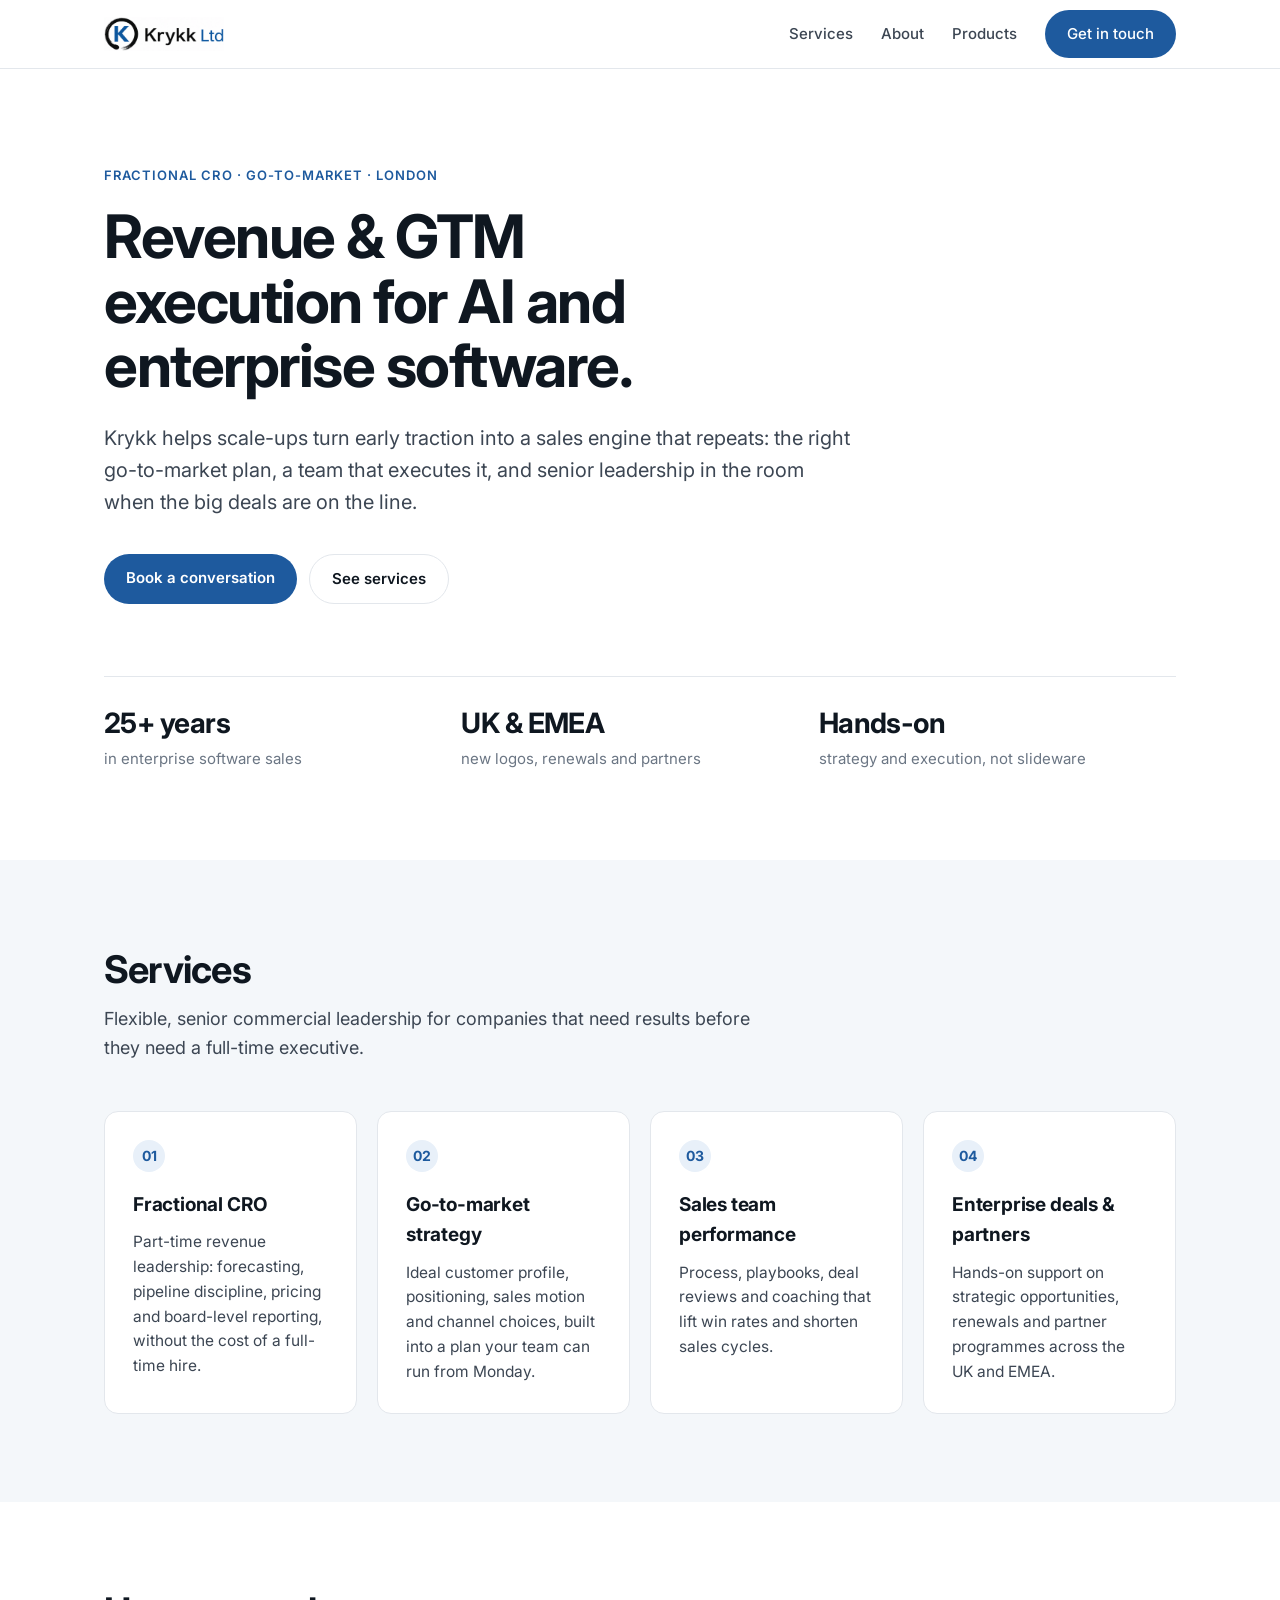
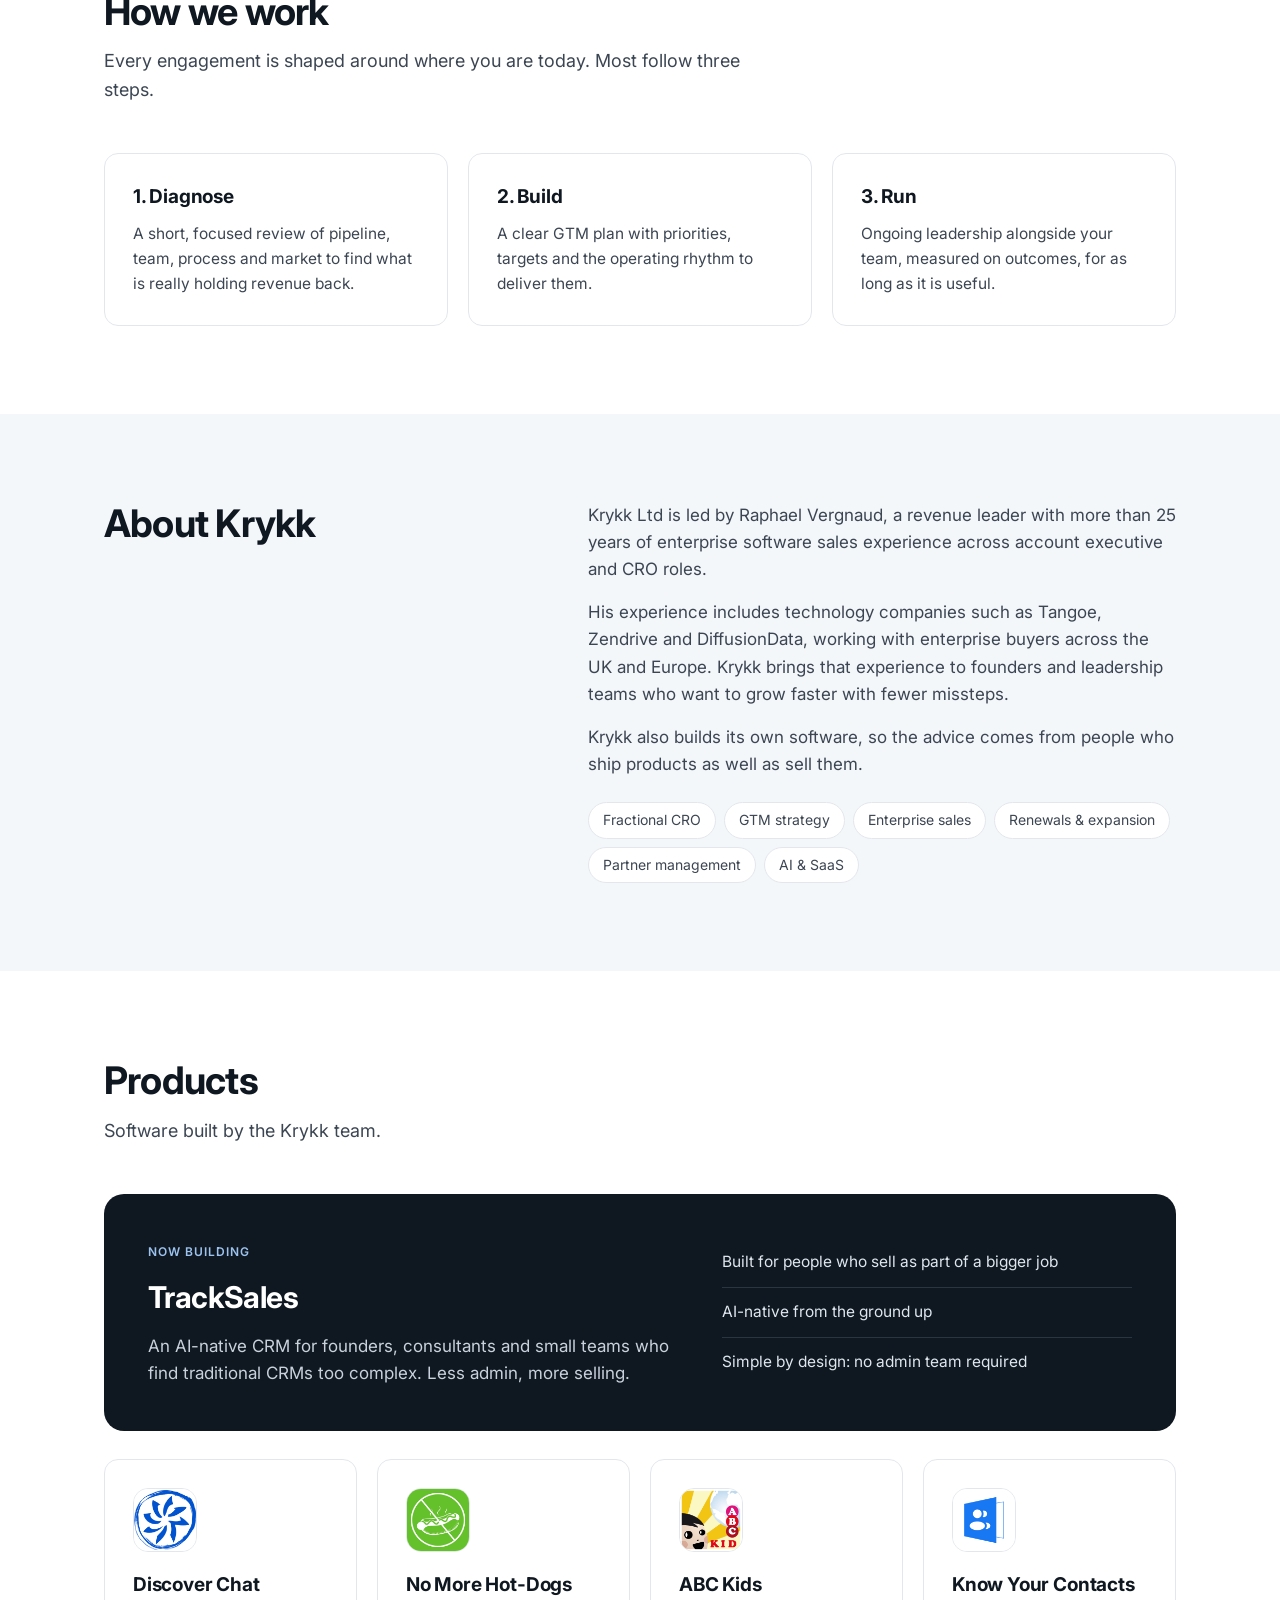
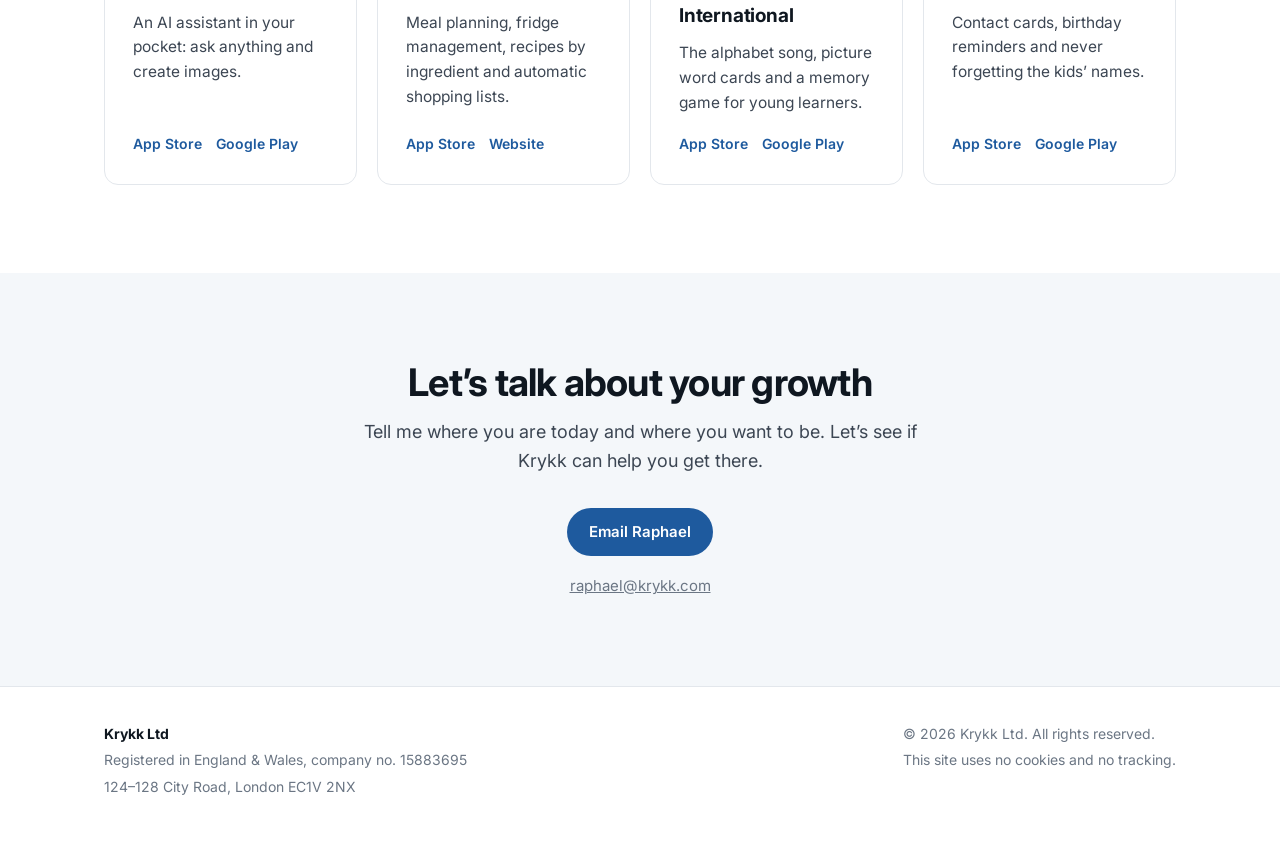
==== index.html @ 3ca6cb0d "Replace Wix site with single static page Removes Wix Velo files and adds a self-contained index.html" ====
<!doctype html>
<html lang="en-GB">
<head>
  <meta charset="utf-8">
  <meta name="viewport" content="width=device-width, initial-scale=1">
  <title>Krykk Ltd | Fractional CRO &amp; GTM for scale-ups</title>
  <meta name="description" content="Krykk Ltd helps AI and enterprise software scale-ups build repeatable revenue: fractional CRO leadership, go-to-market strategy and sales team performance. London, UK.">
  <link rel="canonical" href="https://krykk.com/">
  <link rel="icon" type="image/png" href="assets/favicon.png">
  <link rel="apple-touch-icon" href="assets/apple-touch-icon.png">
  <meta property="og:type" content="website">
  <meta property="og:title" content="Krykk Ltd | Fractional CRO &amp; GTM for scale-ups">
  <meta property="og:description" content="Revenue and go-to-market execution for AI and enterprise software companies.">
  <meta property="og:url" content="https://krykk.com/">
  <meta property="og:image" content="https://krykk.com/assets/krykk-mark.png">
  <link rel="preconnect" href="https://fonts.googleapis.com">
  <link rel="preconnect" href="https://fonts.gstatic.com" crossorigin>
  <link href="https://fonts.googleapis.com/css2?family=Inter:wght@400;500;600;700&display=swap" rel="stylesheet">
  <style>
    :root {
      --ink: #0f1720;
      --ink-2: #3c4653;
      --muted: #6b7684;
      --line: #e3e7ec;
      --paper: #ffffff;
      --wash: #f4f7fa;
      --blue: #1e5a9e;
      --blue-dark: #15457a;
      --radius: 14px;
      --max: 1120px;
    }
    * { box-sizing: border-box; }
    html { scroll-behavior: smooth; }
    body {
      margin: 0;
      font-family: Inter, system-ui, -apple-system, "Segoe UI", Roboto, sans-serif;
      color: var(--ink);
      background: var(--paper);
      line-height: 1.6;
      -webkit-font-smoothing: antialiased;
    }
    img { max-width: 100%; display: block; }
    a { color: var(--blue); }
    .wrap { max-width: var(--max); margin: 0 auto; padding: 0 24px; }

    /* Header */
    header {
      position: sticky; top: 0; z-index: 10;
      background: rgba(255,255,255,.92);
      backdrop-filter: saturate(180%) blur(8px);
      border-bottom: 1px solid var(--line);
    }
    .nav { display: flex; align-items: center; justify-content: space-between; height: 68px; }
    .nav img { height: 34px; width: auto; }
    .nav ul { display: flex; gap: 28px; list-style: none; margin: 0; padding: 0; align-items: center; }
    .nav ul a { color: var(--ink-2); text-decoration: none; font-weight: 500; font-size: 15px; }
    .nav ul a:hover { color: var(--ink); }
    .btn {
      display: inline-block; padding: 12px 22px; border-radius: 999px;
      background: var(--blue); color: #fff !important; text-decoration: none;
      font-weight: 600; font-size: 15px; transition: background .15s;
    }
    .btn:hover { background: var(--blue-dark); }
    .btn.ghost { background: transparent; color: var(--ink) !important; border: 1px solid var(--line); }
    .btn.ghost:hover { border-color: var(--ink-2); background: transparent; }

    /* Hero */
    .hero { padding: 96px 0 88px; }
    .eyebrow {
      font-size: 13px; font-weight: 600; letter-spacing: .08em; text-transform: uppercase;
      color: var(--blue); margin: 0 0 18px;
    }
    h1 {
      font-size: clamp(36px, 5.4vw, 60px); line-height: 1.08; letter-spacing: -.025em;
      margin: 0 0 24px; max-width: 16ch; font-weight: 700;
    }
    .lead { font-size: clamp(18px, 2vw, 20px); color: var(--ink-2); max-width: 58ch; margin: 0 0 36px; }
    .cta { display: flex; gap: 12px; flex-wrap: wrap; }
    .facts {
      display: grid; grid-template-columns: repeat(3, 1fr); gap: 0;
      margin-top: 72px; border-top: 1px solid var(--line);
    }
    .facts div { padding: 24px 24px 0 0; }
    .facts strong { display: block; font-size: 28px; letter-spacing: -.02em; }
    .facts span { color: var(--muted); font-size: 15px; }

    /* Sections */
    section { padding: 88px 0; }
    section.alt { background: var(--wash); }
    h2 { font-size: clamp(28px, 3.4vw, 38px); letter-spacing: -.02em; line-height: 1.15; margin: 0 0 14px; }
    .section-intro { color: var(--ink-2); max-width: 60ch; margin: 0 0 48px; font-size: 18px; }

    .grid { display: grid; gap: 20px; }
    .grid.four { grid-template-columns: repeat(4, 1fr); }
    .grid.three { grid-template-columns: repeat(3, 1fr); }
    .card {
      background: var(--paper); border: 1px solid var(--line); border-radius: var(--radius);
      padding: 28px;
    }
    .card h3 { font-size: 19px; margin: 0 0 10px; letter-spacing: -.01em; }
    .card p { margin: 0; color: var(--ink-2); font-size: 15.5px; }
    .num {
      display: inline-flex; width: 32px; height: 32px; border-radius: 50%;
      align-items: center; justify-content: center; margin-bottom: 18px;
      background: #e8f0f9; color: var(--blue); font-weight: 700; font-size: 14px;
    }

    /* About */
    .about { display: grid; grid-template-columns: 1fr 1.4fr; gap: 64px; align-items: start; }
    .about p { color: var(--ink-2); font-size: 17px; margin: 0 0 16px; }
    .pill-list { display: flex; flex-wrap: wrap; gap: 8px; list-style: none; padding: 0; margin: 24px 0 0; }
    .pill-list li { border: 1px solid var(--line); border-radius: 999px; padding: 6px 14px; font-size: 14px; color: var(--ink-2); background: var(--paper); }

    /* Products */
    .feature {
      display: grid; grid-template-columns: 1.3fr 1fr; gap: 40px; align-items: center;
      background: var(--ink); color: #fff; border-radius: 20px; padding: 44px; margin-bottom: 28px;
    }
    .feature .tag { display: inline-block; font-size: 12px; font-weight: 600; letter-spacing: .08em; text-transform: uppercase; color: #9cc3ee; margin-bottom: 12px; }
    .feature h3 { font-size: 30px; margin: 0 0 12px; letter-spacing: -.02em; }
    .feature p { color: #c9d2dc; margin: 0; font-size: 17px; }
    .feature ul { margin: 0; padding: 0; list-style: none; }
    .feature li { padding: 12px 0; border-bottom: 1px solid #2a3542; color: #dfe6ee; font-size: 15.5px; }
    .feature li:last-child { border-bottom: 0; }

    .app { display: flex; flex-direction: column; }
    .app img { width: 64px; height: 64px; border-radius: 15px; margin-bottom: 18px; border: 1px solid var(--line); }
    .app p { flex: 1; }
    .stores { display: flex; gap: 14px; margin-top: 18px; font-size: 14px; font-weight: 600; flex-wrap: wrap; }
    .stores a { text-decoration: none; }
    .stores a:hover { text-decoration: underline; }

    /* Contact */
    .contact { text-align: center; }
    .contact h2 { margin-bottom: 14px; }
    .contact p { color: var(--ink-2); font-size: 18px; max-width: 52ch; margin: 0 auto 32px; }
    .contact .email { display: block; margin-top: 18px; color: var(--muted); font-size: 15px; }

    footer { border-top: 1px solid var(--line); padding: 36px 0 44px; font-size: 14px; color: var(--muted); }
    .foot { display: flex; justify-content: space-between; gap: 24px; flex-wrap: wrap; }
    .foot p { margin: 0 0 4px; }

    @media (max-width: 960px) {
      .grid.four { grid-template-columns: repeat(2, 1fr); }
      .about, .feature { grid-template-columns: 1fr; gap: 28px; }
    }
    @media (max-width: 640px) {
      .wrap { padding: 0 16px; }
      .nav ul li:not(:last-child) { display: none; }
      .nav img { height: 28px; }
      .btn { padding: 10px 18px; }
      .hero { padding: 56px 0 56px; }
      section { padding: 64px 0; }
      .grid.four, .grid.three { grid-template-columns: 1fr; }
      .facts { grid-template-columns: 1fr; margin-top: 48px; }
      .facts div { padding: 18px 0 0; }
      .feature { padding: 28px; }
    }
  </style>
</head>
<body>

<header>
  <div class="wrap nav">
    <a href="#top" aria-label="Krykk Ltd home"><img src="assets/krykk-logo.png" alt="Krykk Ltd" width="640" height="181"></a>
    <nav aria-label="Main">
      <ul>
        <li><a href="#services">Services</a></li>
        <li><a href="#about">About</a></li>
        <li><a href="#products">Products</a></li>
        <li><a class="btn" href="#contact">Get in touch</a></li>
      </ul>
    </nav>
  </div>
</header>

<main id="top">

  <!-- Hero -->
  <div class="hero">
    <div class="wrap">
      <p class="eyebrow">Fractional CRO &middot; Go-to-market &middot; London</p>
      <h1>Revenue &amp; GTM execution for AI and enterprise software.</h1>
      <p class="lead">Krykk helps scale-ups turn early traction into a sales engine that repeats: the right go-to-market plan, a team that executes it, and senior leadership in the room when the big deals are on the line.</p>
      <div class="cta">
        <a class="btn" href="mailto:raphael@krykk.com?subject=Conversation%20with%20Krykk">Book a conversation</a>
        <a class="btn ghost" href="#services">See services</a>
      </div>
      <div class="facts">
        <div><strong>25+ years</strong><span>in enterprise software sales</span></div>
        <div><strong>UK &amp; EMEA</strong><span>new logos, renewals and partners</span></div>
        <div><strong>Hands-on</strong><span>strategy and execution, not slideware</span></div>
      </div>
    </div>
  </div>

  <!-- Services -->
  <section id="services" class="alt">
    <div class="wrap">
      <h2>Services</h2>
      <p class="section-intro">Flexible, senior commercial leadership for companies that need results before they need a full-time executive.</p>
      <div class="grid four">
        <article class="card">
          <span class="num">01</span>
          <h3>Fractional CRO</h3>
          <p>Part-time revenue leadership: forecasting, pipeline discipline, pricing and board-level reporting, without the cost of a full-time hire.</p>
        </article>
        <article class="card">
          <span class="num">02</span>
          <h3>Go-to-market strategy</h3>
          <p>Ideal customer profile, positioning, sales motion and channel choices, built into a plan your team can run from Monday.</p>
        </article>
        <article class="card">
          <span class="num">03</span>
          <h3>Sales team performance</h3>
          <p>Process, playbooks, deal reviews and coaching that lift win rates and shorten sales cycles.</p>
        </article>
        <article class="card">
          <span class="num">04</span>
          <h3>Enterprise deals &amp; partners</h3>
          <p>Hands-on support on strategic opportunities, renewals and partner programmes across the UK and EMEA.</p>
        </article>
      </div>
    </div>
  </section>

  <!-- How it works -->
  <section>
    <div class="wrap">
      <h2>How we work</h2>
      <p class="section-intro">Every engagement is shaped around where you are today. Most follow three steps.</p>
      <div class="grid three">
        <div class="card">
          <h3>1. Diagnose</h3>
          <p>A short, focused review of pipeline, team, process and market to find what is really holding revenue back.</p>
        </div>
        <div class="card">
          <h3>2. Build</h3>
          <p>A clear GTM plan with priorities, targets and the operating rhythm to deliver them.</p>
        </div>
        <div class="card">
          <h3>3. Run</h3>
          <p>Ongoing leadership alongside your team, measured on outcomes, for as long as it is useful.</p>
        </div>
      </div>
    </div>
  </section>

  <!-- About -->
  <section id="about" class="alt">
    <div class="wrap about">
      <div>
        <h2>About Krykk</h2>
      </div>
      <div>
        <p>Krykk Ltd is led by Raphael Vergnaud, a revenue leader with more than 25 years of enterprise software sales experience across account executive and CRO roles.</p>
        <p>His experience includes technology companies such as Tangoe, Zendrive and DiffusionData, working with enterprise buyers across the UK and Europe. Krykk brings that experience to founders and leadership teams who want to grow faster with fewer missteps.</p>
        <p>Krykk also builds its own software, so the advice comes from people who ship products as well as sell them.</p>
        <ul class="pill-list">
          <li>Fractional CRO</li>
          <li>GTM strategy</li>
          <li>Enterprise sales</li>
          <li>Renewals &amp; expansion</li>
          <li>Partner management</li>
          <li>AI &amp; SaaS</li>
        </ul>
      </div>
    </div>
  </section>

  <!-- Products -->
  <section id="products">
    <div class="wrap">
      <h2>Products</h2>
      <p class="section-intro">Software built by the Krykk team.</p>

      <div class="feature">
        <div>
          <span class="tag">Now building</span>
          <h3>TrackSales</h3>
          <p>An AI-native CRM for founders, consultants and small teams who find traditional CRMs too complex. Less admin, more selling.</p>
        </div>
        <ul>
          <li>Built for people who sell as part of a bigger job</li>
          <li>AI-native from the ground up</li>
          <li>Simple by design: no admin team required</li>
        </ul>
      </div>

      <div class="grid four">
        <article class="card app">
          <img src="assets/app-discoverchat.webp" alt="" width="64" height="64" loading="lazy">
          <h3>Discover Chat</h3>
          <p>An AI assistant in your pocket: ask anything and create images.</p>
          <div class="stores">
            <a href="https://apps.apple.com/us/app/discover-chat/id6449590348" rel="noopener">App Store</a>
            <a href="https://play.google.com/store/apps/details?id=com.app.discoverchats&amp;hl=en_GB" rel="noopener">Google Play</a>
          </div>
        </article>
        <article class="card app">
          <img src="assets/app-nomorehotdogs.webp" alt="" width="64" height="64" loading="lazy">
          <h3>No More Hot-Dogs</h3>
          <p>Meal planning, fridge management, recipes by ingredient and automatic shopping lists.</p>
          <div class="stores">
            <a href="https://apps.apple.com/us/app/nmhd-recipes-and-meal-planner/id1562802319" rel="noopener">App Store</a>
            <a href="https://www.nomorehotdogs.com/" rel="noopener">Website</a>
          </div>
        </article>
        <article class="card app">
          <img src="assets/app-abckids.webp" alt="" width="64" height="64" loading="lazy">
          <h3>ABC Kids International</h3>
          <p>The alphabet song, picture word cards and a memory game for young learners.</p>
          <div class="stores">
            <a href="https://apps.apple.com/us/app/abc-kid-international/id6503429799" rel="noopener">App Store</a>
            <a href="https://play.google.com/store/apps/details?id=com.cv5.abc&amp;hl=en_GB" rel="noopener">Google Play</a>
          </div>
        </article>
        <article class="card app">
          <img src="assets/app-knowyourcontacts.webp" alt="" width="64" height="64" loading="lazy">
          <h3>Know Your Contacts</h3>
          <p>Contact cards, birthday reminders and never forgetting the kids&rsquo; names.</p>
          <div class="stores">
            <a href="https://apps.apple.com/us/app/know-your-contacts/id6572281032" rel="noopener">App Store</a>
            <a href="https://play.google.com/store/apps/details?id=com.network.kyc&amp;hl=en_GB" rel="noopener">Google Play</a>
          </div>
        </article>
      </div>
    </div>
  </section>

  <!-- Contact -->
  <section id="contact" class="alt contact">
    <div class="wrap">
      <h2>Let&rsquo;s talk about your growth</h2>
      <p>Tell me where you are today and where you want to be. Let&rsquo;s see if Krykk can help you get there.</p>
      <a class="btn" href="mailto:raphael@krykk.com?subject=Conversation%20with%20Krykk">Email Raphael</a>
      <a class="email" href="mailto:raphael@krykk.com">raphael@krykk.com</a>
    </div>
  </section>

</main>

<footer>
  <div class="wrap foot">
    <div>
      <p><strong style="color:var(--ink)">Krykk Ltd</strong></p>
      <p>Registered in England &amp; Wales, company no. 15883695</p>
      <p>124&ndash;128 City Road, London EC1V 2NX</p>
    </div>
    <div>
      <p>&copy; <span id="y">2026</span> Krykk Ltd. All rights reserved.</p>
      <p>This site uses no cookies and no tracking.</p>
    </div>
  </div>
</footer>

<script>document.getElementById('y').textContent = new Date().getFullYear();</script>
</body>
</html>
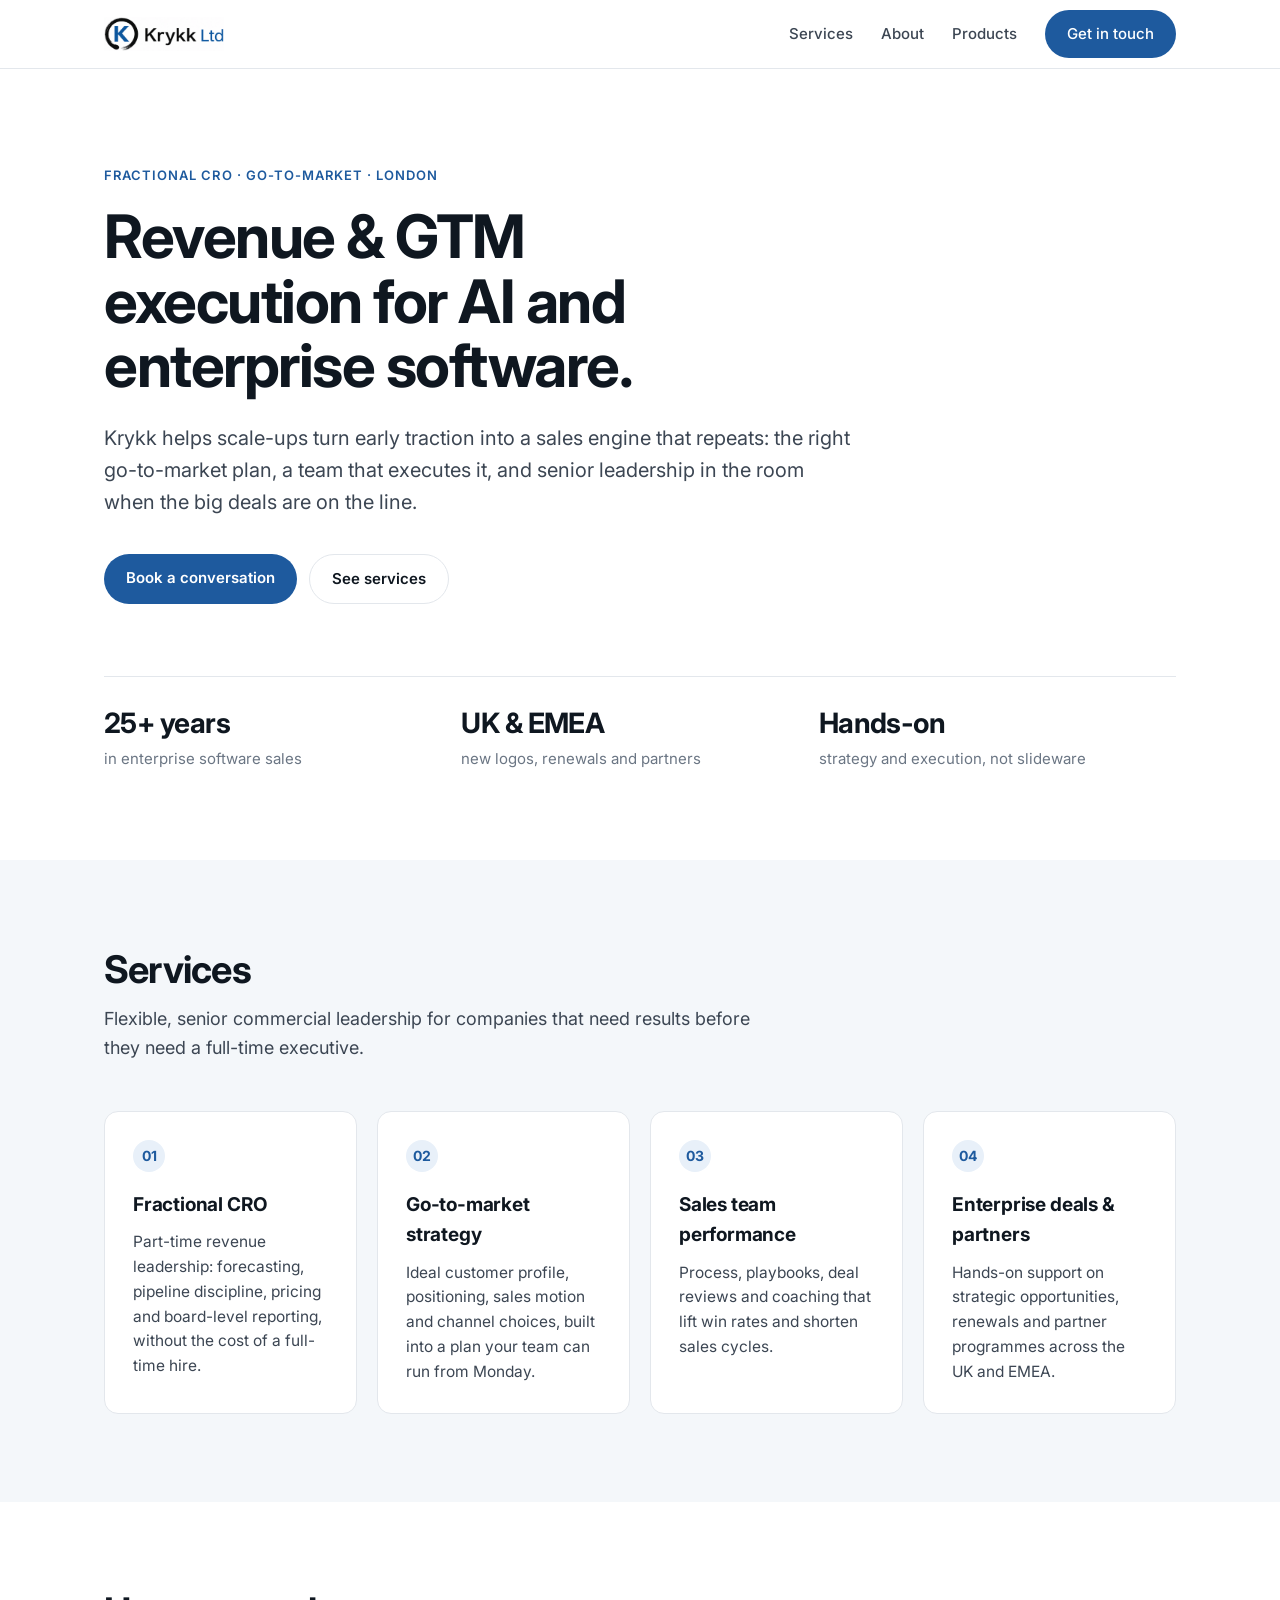
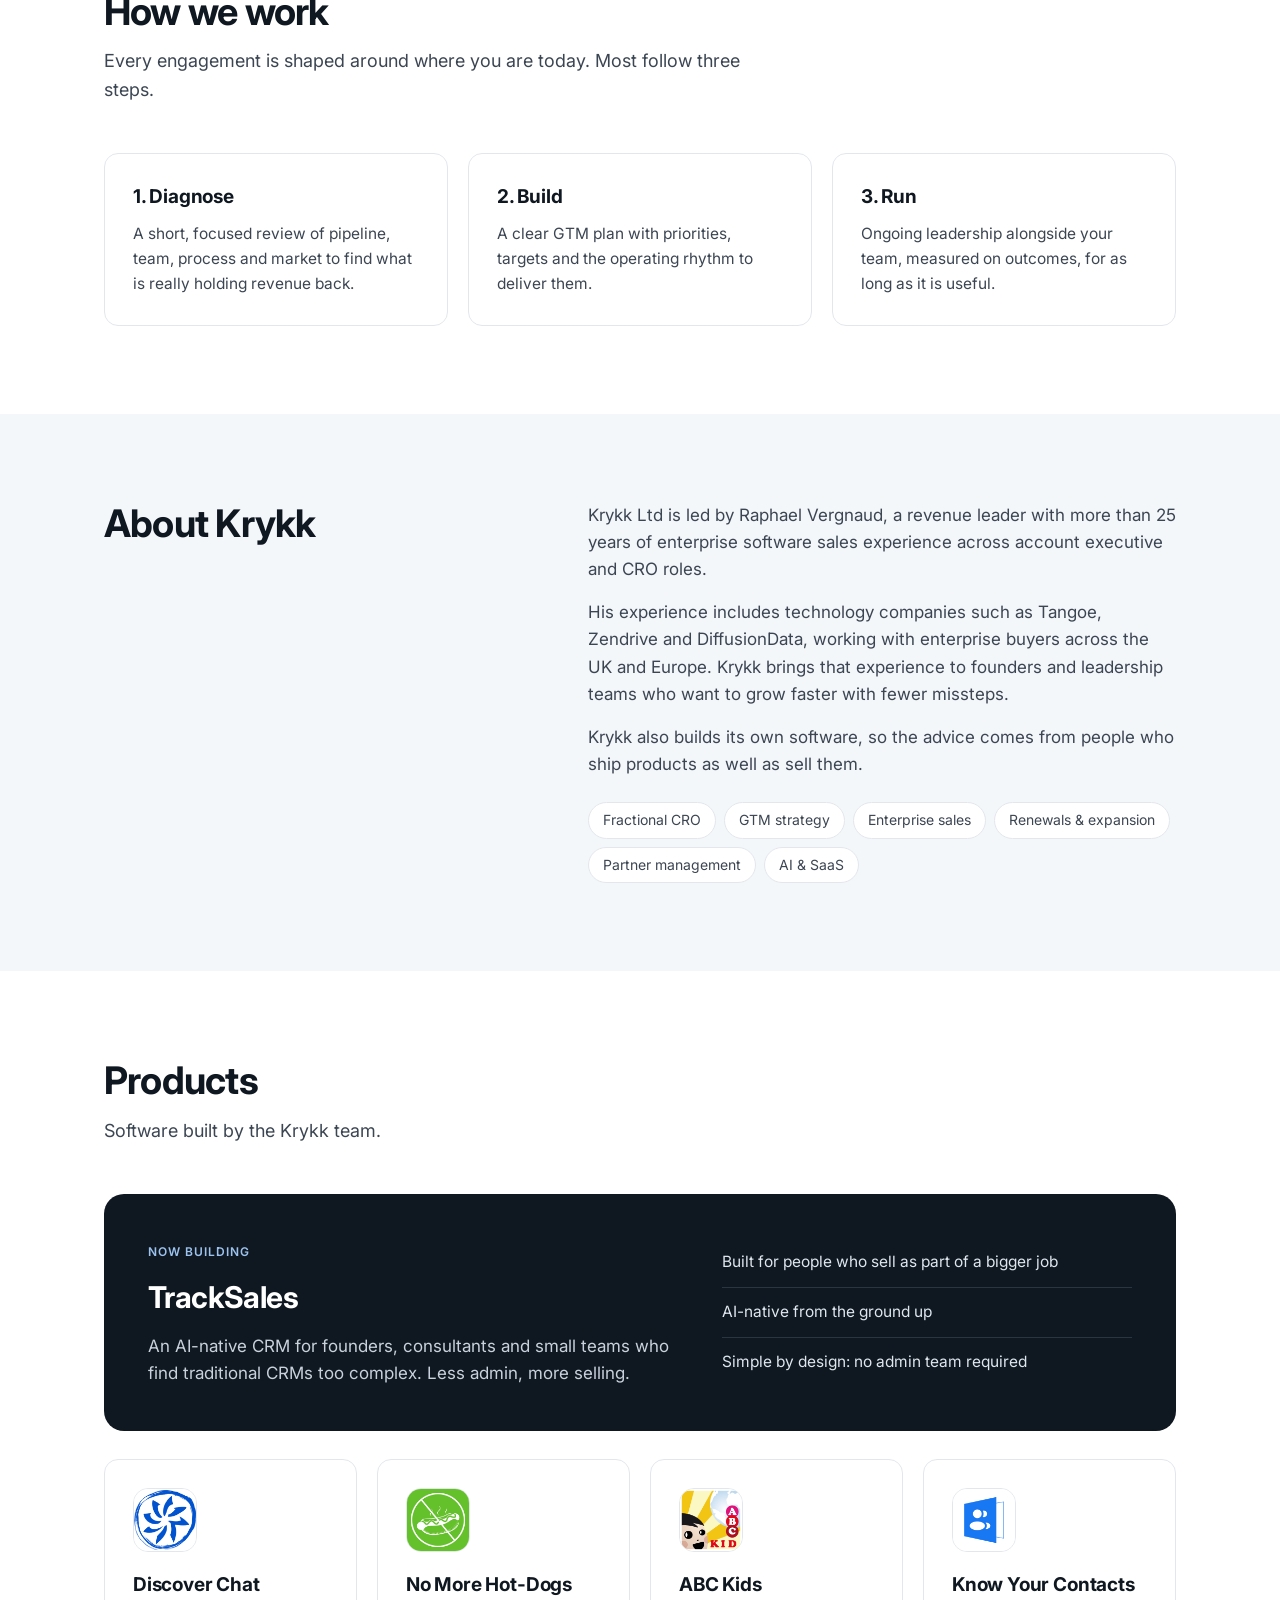
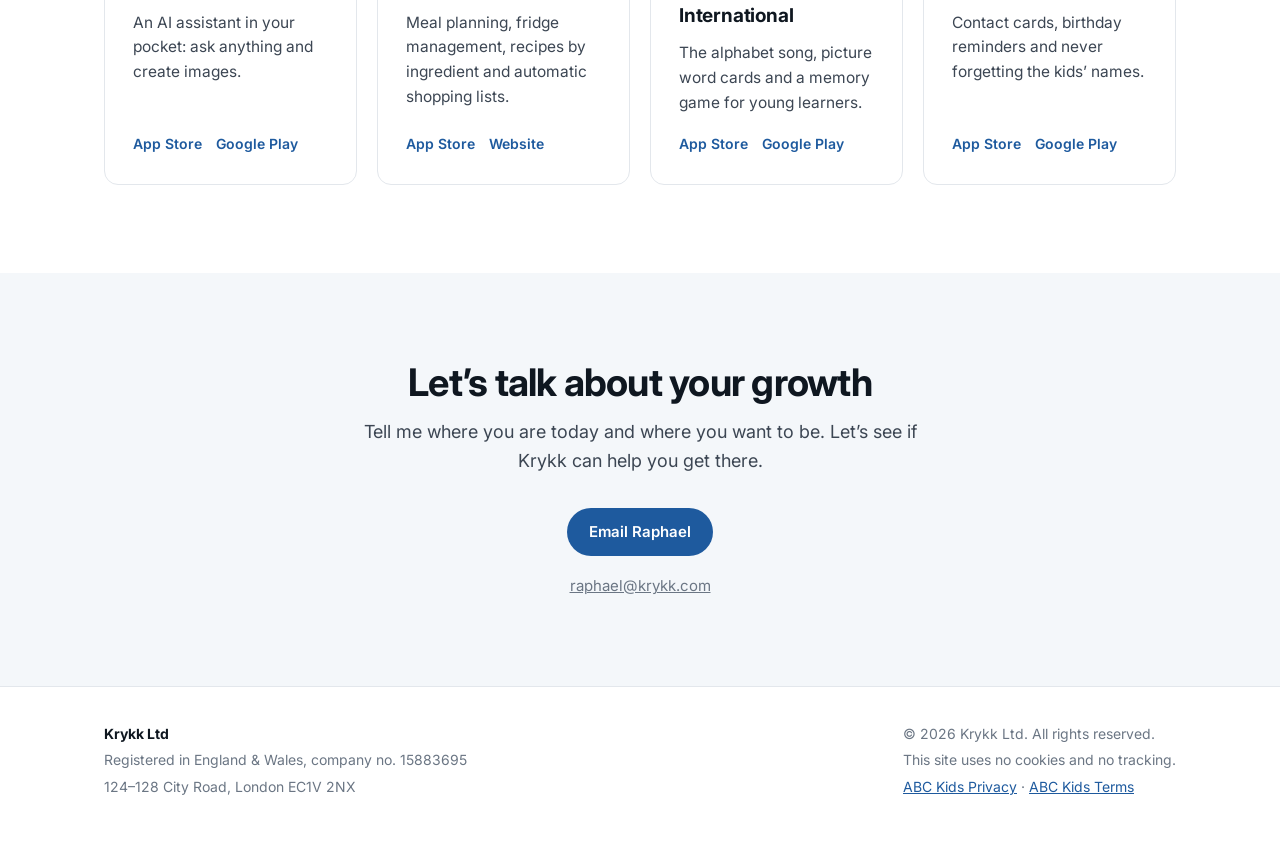
==== commit 96daecd2: "Add ABC Kids privacy and terms pages" ====
--- a/index.html
+++ b/index.html
@@ -15,7 +15,7 @@
   <meta property="og:image" content="https://krykk.com/assets/krykk-mark.png">
   <link rel="preconnect" href="https://fonts.googleapis.com">
   <link rel="preconnect" href="https://fonts.gstatic.com" crossorigin>
-  <link href="https://fonts.googleapis.com/css2?family=Inter:wght@400;500;600;700&display=swap" rel="stylesheet">
+  <link href="https://fonts.googleapis.com/css2?family=Inter:wght@400;500;600;700&amp;display=swap" rel="stylesheet">
   <style>
     :root {
       --ink: #0f1720;
@@ -350,6 +350,7 @@
     <div>
       <p>&copy; <span id="y">2026</span> Krykk Ltd. All rights reserved.</p>
       <p>This site uses no cookies and no tracking.</p>
+      <p><a href="/abc-kid-international">ABC Kids Privacy</a> &middot; <a href="/abc-kid-international-terms">ABC Kids Terms</a></p>
     </div>
   </div>
 </footer>
